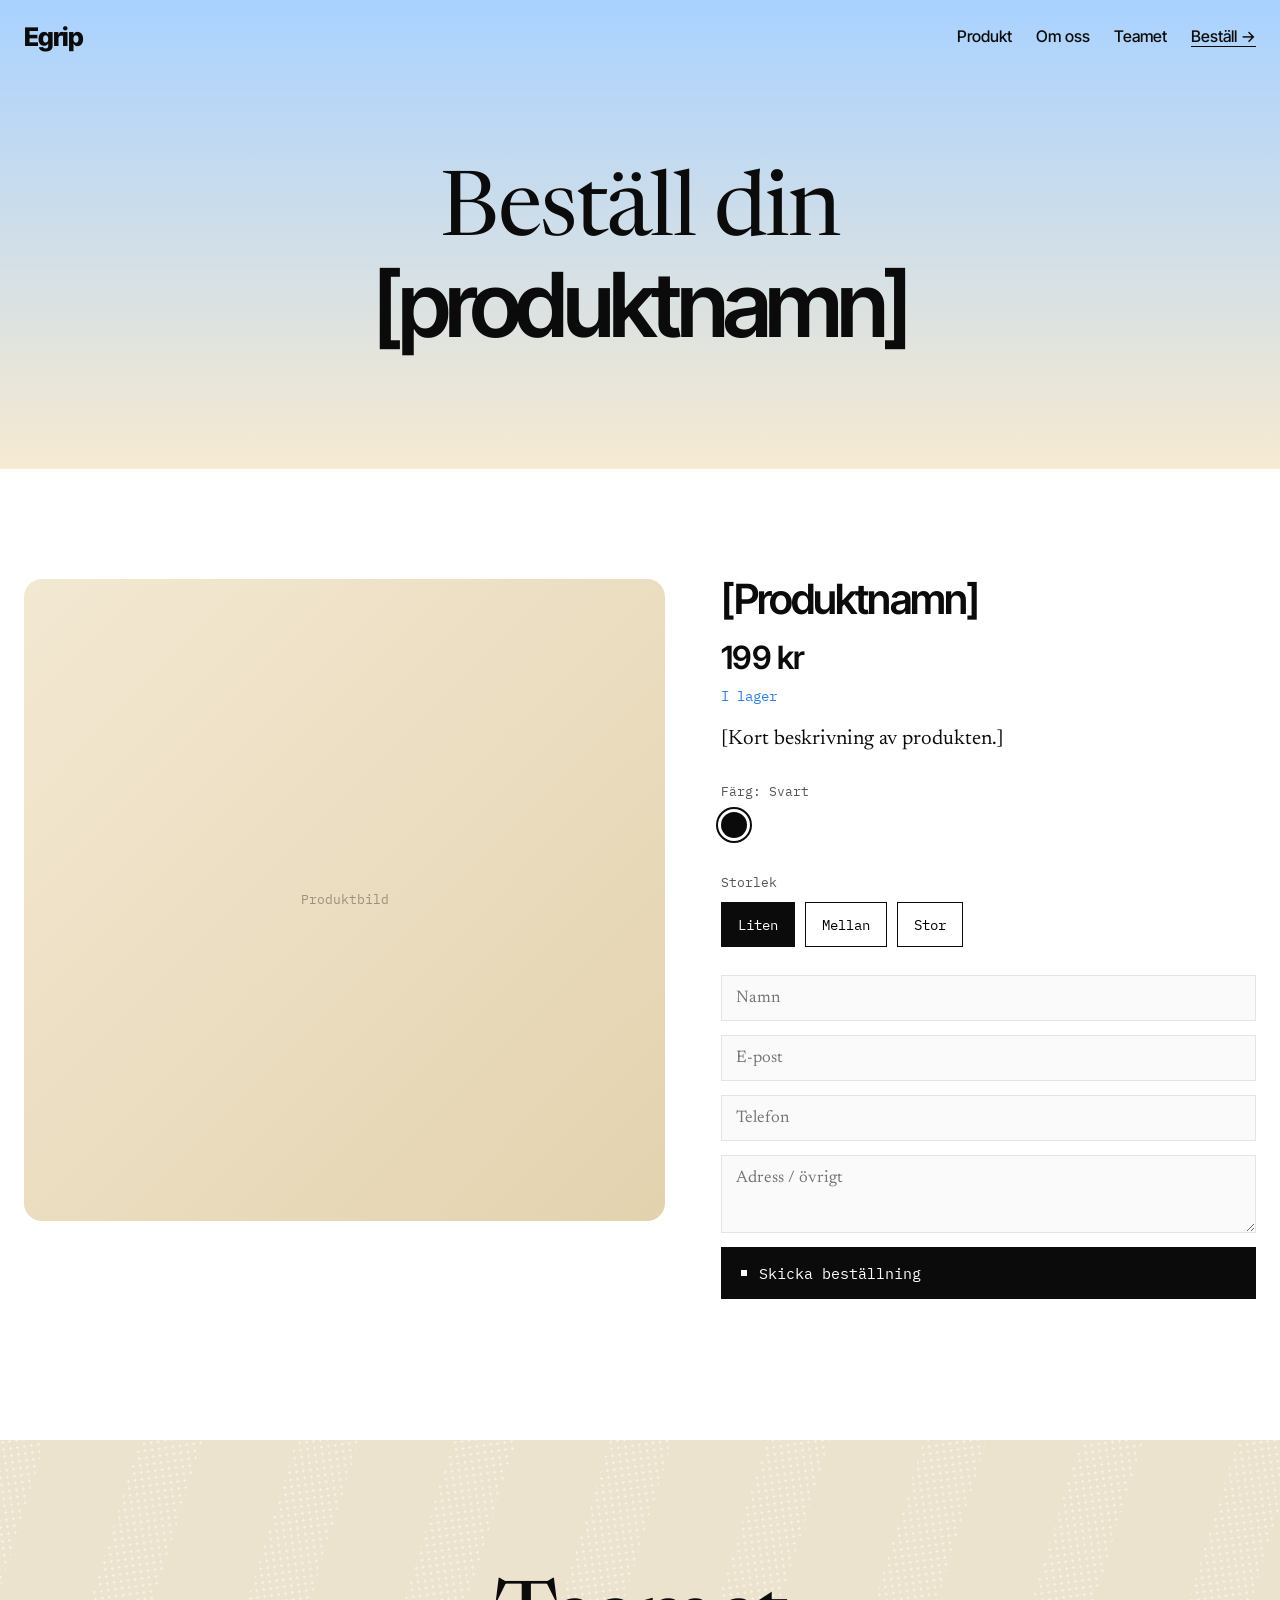
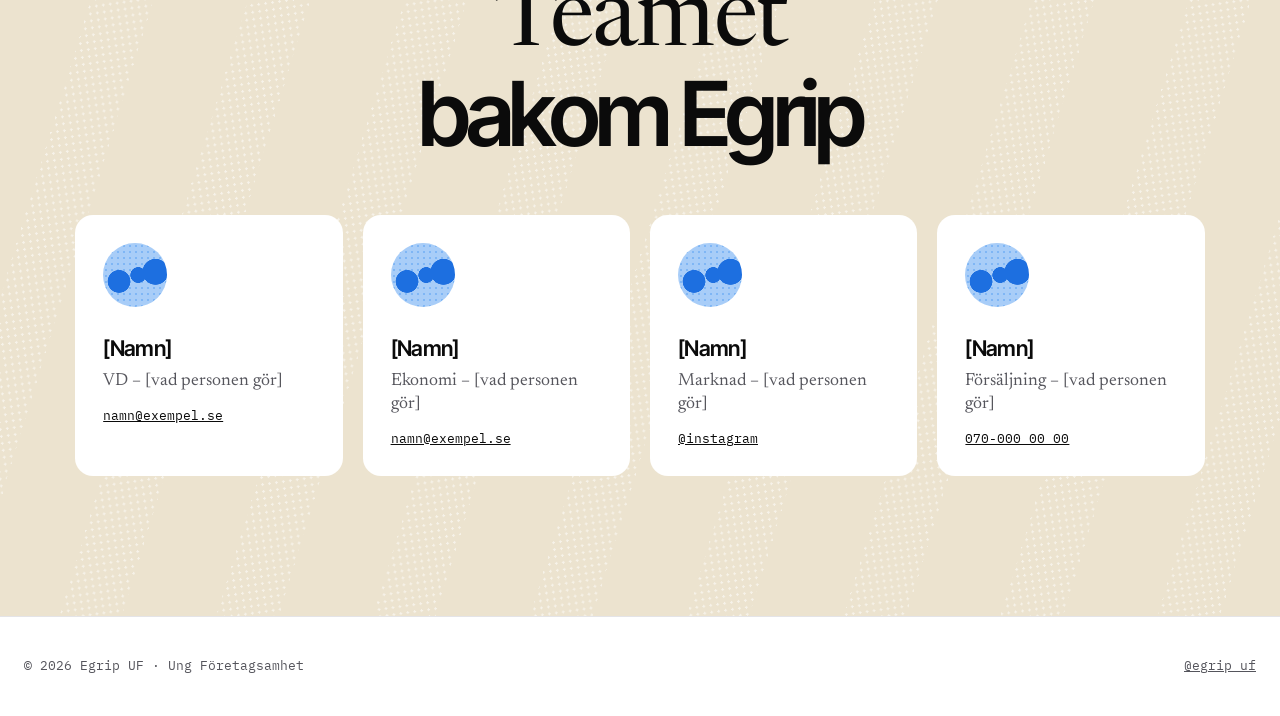
==== bestall.html @ 7cc29caa "Första skiss av Egrip UF-hemsidan (start + beställ) Co-Authored-By: Claude Opus 5.5 <noreply@anthrop" ====
<!DOCTYPE html>
<html lang="sv">
<head>
  <meta charset="UTF-8">
  <meta name="viewport" content="width=device-width, initial-scale=1.0">
  <title>Beställ – Egrip UF</title>
  <link rel="preconnect" href="https://fonts.googleapis.com">
  <link rel="preconnect" href="https://fonts.gstatic.com" crossorigin>
  <link href="https://fonts.googleapis.com/css2?family=IBM+Plex+Mono&family=Inter+Tight:wght@500;600;800&family=Newsreader:opsz,wght@6..72,400&display=swap" rel="stylesheet">
  <link rel="stylesheet" href="style.css">
</head>
<body>
  <header class="nav">
    <a href="index.html" class="logo">Egrip</a>
    <nav class="nav-links">
      <a href="index.html#produkt">Produkt</a>
      <a href="index.html#om-oss">Om oss</a>
      <a href="#team">Teamet</a>
      <a href="bestall.html" class="cta active">Beställ →</a>
    </nav>
  </header>

  <section class="page-hero">
    <h1 class="display">Beställ din<span class="sans">[produktnamn]</span></h1>
  </section>

  <section class="order">
    <div class="product-shot ph ph-sand">Produktbild</div>
    <div>
      <h2>[Produktnamn]</h2>
      <p class="price" id="price">199 kr</p>
      <p class="mono blue">I lager</p>
      <p class="desc">[Kort beskrivning av produkten.]</p>

      <p class="label">Färg: Svart</p>
      <span class="color-dot"></span>

      <p class="label">Storlek</p>
      <div class="sizes">
        <button type="button" class="on" data-price="199">Liten</button>
        <button type="button" data-price="249">Mellan</button>
        <button type="button" data-price="299">Stor</button>
      </div>

      <form class="order-form" id="order-form">
        <input name="namn" placeholder="Namn" required>
        <input name="epost" type="email" placeholder="E-post" required>
        <input name="telefon" type="tel" placeholder="Telefon">
        <textarea name="meddelande" rows="3" placeholder="Adress / övrigt"></textarea>
        <button type="submit" class="btn">Skicka beställning</button>
        <p class="status" role="status"></p>
      </form>
    </div>
  </section>

  <section class="halftone" id="team">
    <h2 class="display">Teamet<span class="sans">bakom Egrip</span></h2>
    <div class="team">
      <div class="card"><div class="avatar duotone"></div><h4>[Namn]</h4><p>VD – [vad personen gör]</p><a href="mailto:namn@exempel.se">namn@exempel.se</a></div>
      <div class="card"><div class="avatar duotone"></div><h4>[Namn]</h4><p>Ekonomi – [vad personen gör]</p><a href="mailto:namn@exempel.se">namn@exempel.se</a></div>
      <div class="card"><div class="avatar duotone"></div><h4>[Namn]</h4><p>Marknad – [vad personen gör]</p><a href="#">@instagram</a></div>
      <div class="card"><div class="avatar duotone"></div><h4>[Namn]</h4><p>Försäljning – [vad personen gör]</p><a href="tel:0700000000">070-000 00 00</a></div>
    </div>
  </section>

  <footer>
    <span>© <span class="year"></span> Egrip UF · Ung Företagsamhet</span>
    <span><a href="https://instagram.com/egrip_uf" target="_blank" rel="noopener">@egrip_uf</a></span>
  </footer>
  <script src="script.js"></script>
</body>
</html>
---- style.css ----
:root {
  --ink: #0b0b0b;
  --muted: #55555c;
  --line: #e4e4e7;
  --sky: #a9d2ff;
  --sand: #f6ead2;
  --beige: #ece3cf;
  --yellow: #fff345;
  --blue: #2f7fe0;
  --card: #ffffff;
  --serif: "Newsreader", Georgia, serif;
  --sans: "Inter Tight", "Inter", system-ui, sans-serif;
  --mono: "IBM Plex Mono", ui-monospace, monospace;
}
* { box-sizing: border-box; margin: 0; padding: 0; }
html { scroll-behavior: smooth; }
body { font-family: var(--serif); color: var(--ink); background: #fff; line-height: 1.45; -webkit-font-smoothing: antialiased; }
a { color: inherit; }
img { max-width: 100%; display: block; }

/* Nav */
.nav { position: fixed; inset: 0 0 auto 0; z-index: 20; display: flex; justify-content: space-between; align-items: center;
  padding: 18px 24px; transition: background .25s, backdrop-filter .25s; }
.nav.scrolled { background: rgba(255,255,255,.75); backdrop-filter: blur(14px); }
.logo { font-family: var(--sans); font-weight: 800; font-size: 1.6rem; letter-spacing: -.04em; text-decoration: none; }
.nav-links { display: flex; gap: 24px; font-family: var(--sans); font-weight: 500; }
.nav-links a { text-decoration: none; }
.nav-links a:hover, .nav-links a.active { text-decoration: underline; text-underline-offset: 4px; }

/* Typography */
.display { font-size: clamp(2.6rem, 7vw, 6rem); line-height: 1; font-weight: 400; letter-spacing: -.02em; }
.display .sans { display: block; font-family: var(--sans); font-weight: 600; letter-spacing: -.06em; }
.h2 { font-family: var(--sans); font-weight: 600; letter-spacing: -.045em; font-size: clamp(1.9rem, 3.6vw, 3rem); line-height: 1.05; text-align: center; }
.mono { font-family: var(--mono); font-size: .85rem; }

/* Buttons */
.btn { display: inline-flex; align-items: center; gap: 12px; background: var(--ink); color: #fff; font-family: var(--mono);
  font-size: .95rem; padding: 16px 20px; text-decoration: none; border: 0; cursor: pointer; transition: transform .15s; }
.btn::before { content: ""; width: 6px; height: 6px; background: currentColor; }
.btn:hover { transform: translateY(-2px); }
.btns { display: flex; gap: 18px; justify-content: center; flex-wrap: wrap; }

/* Hero */
.hero { background: linear-gradient(180deg, var(--sky) 0%, #c9e0f2 45%, var(--sand) 100%); padding: 150px 24px 0; text-align: center; position: relative; }
.hero::after { content: ""; position: absolute; left: 0; right: 0; bottom: 0; height: 280px; background: #fff; z-index: 0; }
.hero .lead { font-size: clamp(1.1rem, 1.8vw, 1.45rem); margin: 28px auto 40px; max-width: 760px; }
.frame { position: relative; z-index: 1; max-width: 1140px; margin: 64px auto 0; border: 2px solid var(--ink); border-radius: 26px;
  background: #f6f8fa; padding: 90px 24px 24px; text-align: left; }
.frame h3 { font-family: var(--sans); font-weight: 600; letter-spacing: -.04em; font-size: 1.8rem; }
.frame .sub { color: var(--muted); font-size: 1.7rem; margin-bottom: 18px; }
.tiles { display: grid; grid-template-columns: repeat(3, 1fr); gap: 14px; }
.tile { background: var(--card); border-radius: 6px; padding: 12px; min-height: 150px; display: flex; gap: 12px; }
.tile .col { display: flex; flex-direction: column; justify-content: space-between; flex: 1; }
.tile .big { font-family: var(--sans); font-weight: 600; font-size: 2.3rem; letter-spacing: -.04em; line-height: 1; }
.tile .big small { font-family: var(--mono); font-size: .75rem; color: var(--muted); font-weight: 400; letter-spacing: 0; }
.swatch { width: 55%; background: var(--yellow); border-radius: 2px; }
.pill { align-self: flex-start; background: var(--yellow); font-family: var(--mono); font-size: .75rem; padding: 2px 10px; border-radius: 999px; }
.tile .photo { width: 40%; border-radius: 4px; }
.tile .note { font-family: var(--sans); font-weight: 600; font-size: 1.2rem; letter-spacing: -.03em; line-height: 1.15; }
.blue { color: var(--blue); }
.wide { background: var(--card); border-radius: 6px; margin-top: 14px; padding: 18px; }
.product-row { display: grid; grid-template-columns: 1.3fr 1fr; gap: 24px; align-items: center; }
.product-shot { aspect-ratio: 16/10; border-radius: 4px; }

/* Placeholder "photos" */
.ph-sky { background: radial-gradient(ellipse at 40% 30%, #fff 0, transparent 40%), linear-gradient(160deg, #6fb3ec, #d9ecf7 70%, #f1f5f7); }
.ph-green { background: radial-gradient(circle at 30% 40%, #8bb24a 0, transparent 35%), radial-gradient(circle at 70% 70%, #4f7a2a 0, transparent 40%), #2e3b27; }
.ph-sand { background: linear-gradient(135deg, #f3e8d2, #e3d2ae); }
.ph { position: relative; display: grid; place-items: center; color: rgba(0,0,0,.35); font-family: var(--mono); font-size: .8rem; }

/* Features */
.section { padding: 130px 24px; }
.features { display: grid; grid-template-columns: 1fr 1fr; gap: 48px; max-width: 1790px; margin: 50px auto 0; padding: 0 4vw; }
.feature-img { min-height: 560px; display: grid; place-items: center; }
.feature-img .tile { width: 66%; min-height: 190px; box-shadow: 0 10px 40px rgba(0,0,0,.08); }
.list { border-top: 1px solid var(--line); }
.list li { list-style: none; border-bottom: 1px solid var(--line); padding: 34px 0 32px; display: grid; grid-template-columns: 1fr auto; row-gap: 14px; }
.list h4 { font-family: var(--sans); font-weight: 600; font-size: 1.35rem; letter-spacing: -.03em; }
.list p { grid-column: 1 / -1; font-size: 1.35rem; }
.list .mono { color: var(--muted); }
.list + .btn { margin-top: 28px; }

/* Halftone section */
.halftone { position: relative; background: var(--beige); padding: 140px 24px; overflow: hidden; }
.halftone::before { content: ""; position: absolute; inset: -20%; opacity: .55;
  background-image: radial-gradient(#fff 1.1px, transparent 1.3px); background-size: 7px 7px;
  -webkit-mask: repeating-linear-gradient(115deg, #000 0 60px, transparent 60px 150px), radial-gradient(#000, transparent 70%);
          mask: repeating-linear-gradient(115deg, #000 0 60px, transparent 60px 150px); transform: rotate(-8deg); }
.halftone > * { position: relative; }
.halftone .display { text-align: center; }
.cards { display: grid; grid-template-columns: repeat(3, 1fr); gap: 20px; max-width: 1790px; margin: 64px auto 0; padding: 0 4vw; }
.card { background: var(--card); border-radius: 18px; padding: 48px; min-height: 290px; }
.card svg { width: 50px; height: 50px; margin-bottom: 38px; }
.card h4 { font-family: var(--sans); font-weight: 600; font-size: 1.35rem; letter-spacing: -.03em; margin-bottom: 6px; }
.card p { font-size: 1.35rem; line-height: 1.3; }

/* Story / team */
.story { max-width: 1170px; margin: 0 auto; background: #f6f7f9; border-radius: 16px; padding: 22px; display: grid; grid-template-columns: 1.1fr 1fr; gap: 48px; align-items: center; }
.duotone { aspect-ratio: 4/3; border-radius: 4px; background:
  radial-gradient(circle at 25% 60%, #1d6fe0 0 18%, transparent 19%),
  radial-gradient(circle at 55% 50%, #1d6fe0 0 16%, transparent 17%),
  radial-gradient(circle at 82% 45%, #1d6fe0 0 20%, transparent 21%),
  radial-gradient(#7fb6f5 1px, transparent 1.4px) 0 0 / 6px 6px, #a8cdf8; }
.story h4 { font-family: var(--sans); font-weight: 600; font-size: 1.5rem; letter-spacing: -.03em; margin-bottom: 14px; }
.story p { font-size: 1.4rem; line-height: 1.35; margin-bottom: 24px; }

/* Page 2 */
.page-hero { background: linear-gradient(180deg, var(--sky), var(--sand)); padding: 170px 24px 120px; text-align: center; }
.order { display: grid; grid-template-columns: 1.2fr 1fr; gap: 56px; max-width: 1280px; margin: 0 auto; padding: 110px 24px; align-items: start; }
.order .product-shot { aspect-ratio: 1; border-radius: 18px; }
.order h2 { font-family: var(--sans); font-weight: 600; letter-spacing: -.045em; font-size: 2.6rem; line-height: 1; }
.price { font-family: var(--sans); font-weight: 600; font-size: 2rem; letter-spacing: -.03em; margin: 14px 0 6px; }
.order .desc { font-size: 1.3rem; margin: 18px 0 28px; }
.label { font-family: var(--mono); font-size: .8rem; color: var(--muted); margin-bottom: 10px; }
.sizes { display: flex; gap: 10px; flex-wrap: wrap; margin-bottom: 28px; }
.sizes button { font-family: var(--mono); font-size: .9rem; padding: 12px 16px; border: 1px solid var(--ink); background: #fff; cursor: pointer; }
.sizes button.on { background: var(--ink); color: #fff; }
.color-dot { display: inline-block; width: 26px; height: 26px; border-radius: 50%; background: var(--ink); outline: 2px solid var(--ink); outline-offset: 3px; margin-bottom: 28px; }
form.order-form { display: grid; gap: 14px; }
form.order-form input, form.order-form textarea { width: 100%; font: 1.05rem var(--serif); padding: 14px; border: 1px solid var(--line); background: #fafafa; }
form.order-form input:focus, form.order-form textarea:focus { outline: 2px solid var(--ink); }
.status { font-family: var(--mono); font-size: .85rem; color: var(--blue); min-height: 1.2em; }
.team { display: grid; grid-template-columns: repeat(4, 1fr); gap: 20px; max-width: 1790px; margin: 56px auto 0; padding: 0 4vw; }
.team .card { padding: 28px; min-height: 0; }
.avatar { width: 64px; height: 64px; border-radius: 50%; margin-bottom: 26px; }
.team .card p { font-size: 1.1rem; color: var(--muted); }
.team .card a { font-family: var(--mono); font-size: .8rem; display: block; margin-top: 14px; }

footer { display: flex; justify-content: space-between; flex-wrap: wrap; gap: 16px; padding: 40px 24px; border-top: 1px solid var(--line); font-family: var(--mono); font-size: .8rem; color: var(--muted); }

@media (max-width: 900px) {
  .nav-links { gap: 14px; font-size: .9rem; }
  .tiles, .features, .cards, .story, .order, .product-row { grid-template-columns: 1fr; }
  .team { grid-template-columns: 1fr 1fr; }
  .frame { padding-top: 48px; border-radius: 18px; }
  .feature-img { min-height: 360px; }
  .card { padding: 32px; min-height: 0; }
  .section, .halftone { padding: 90px 16px; }
  .features, .cards, .team { padding: 0; }
}
@media (max-width: 520px) {
  .nav { padding: 14px 16px; }
  .logo { font-size: 1.3rem; }
  .nav-links a:not(.cta) { display: none; }
  .team { grid-template-columns: 1fr; }
}
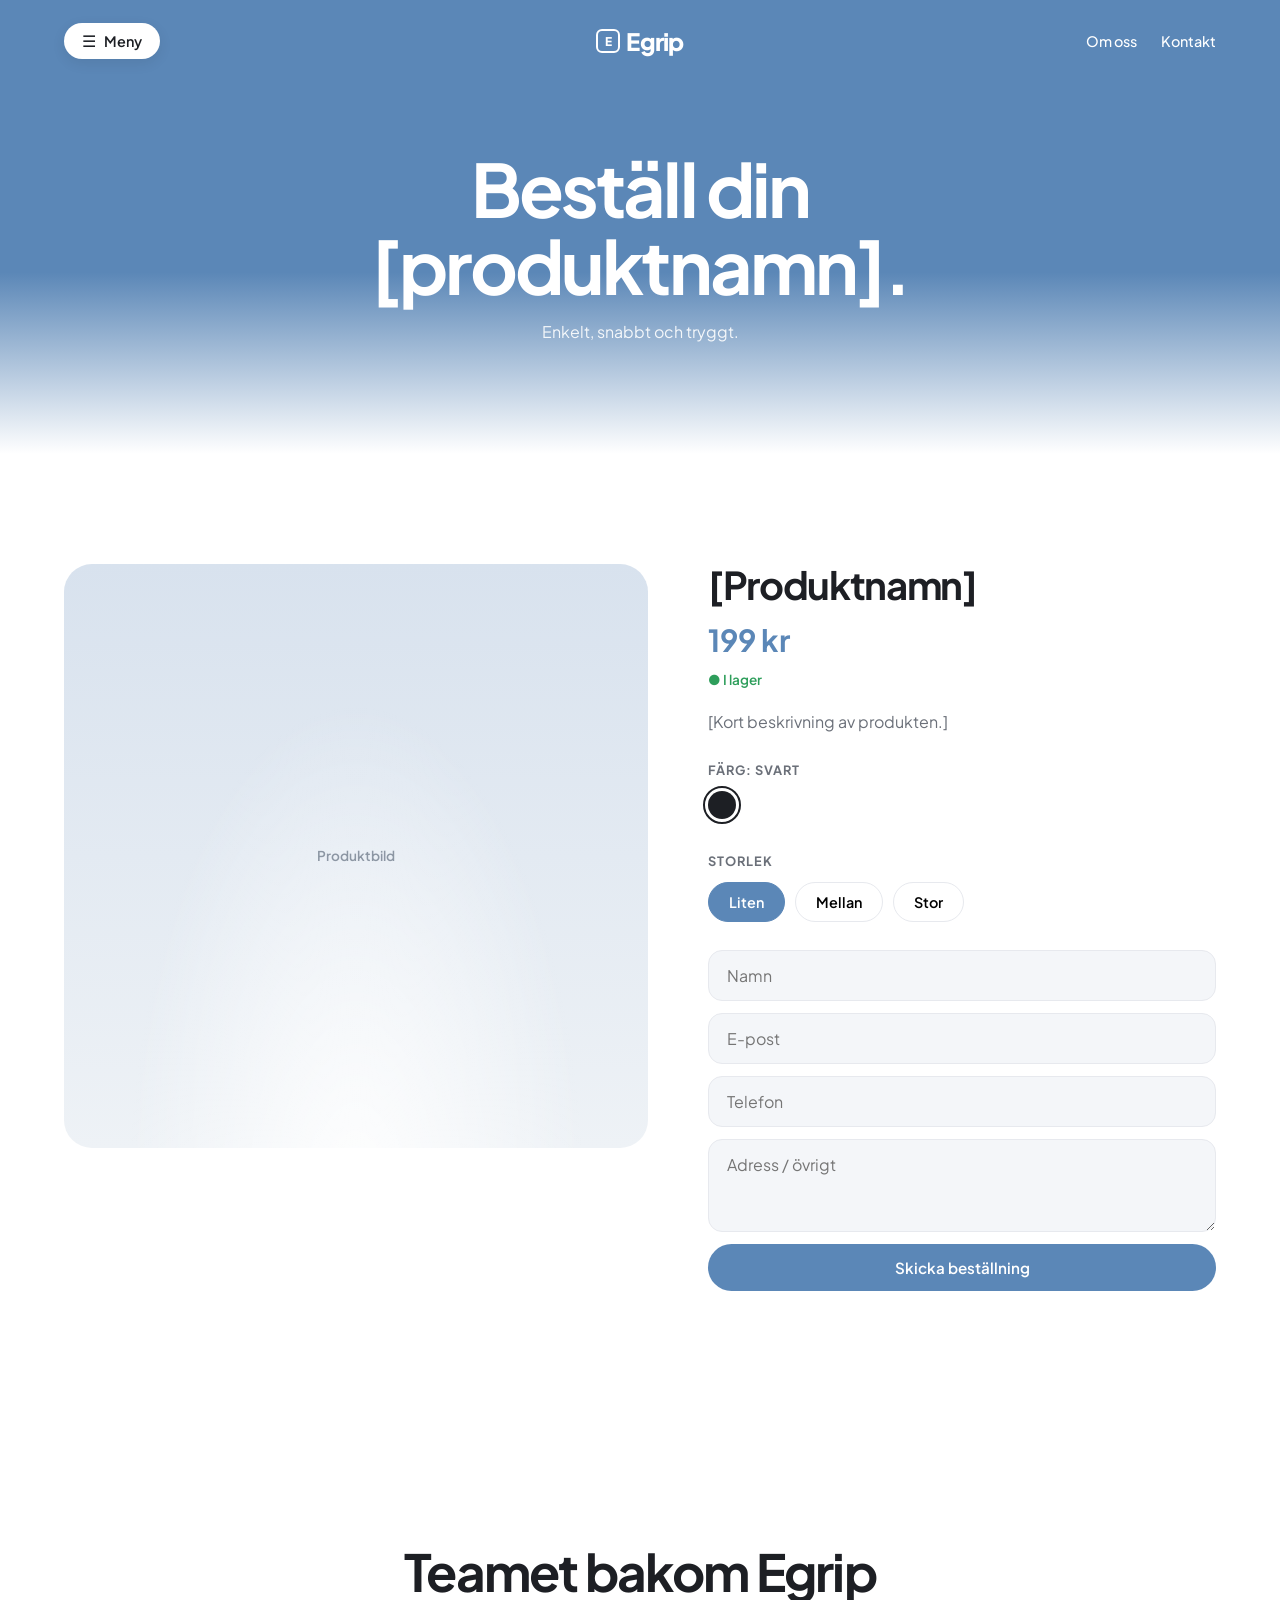
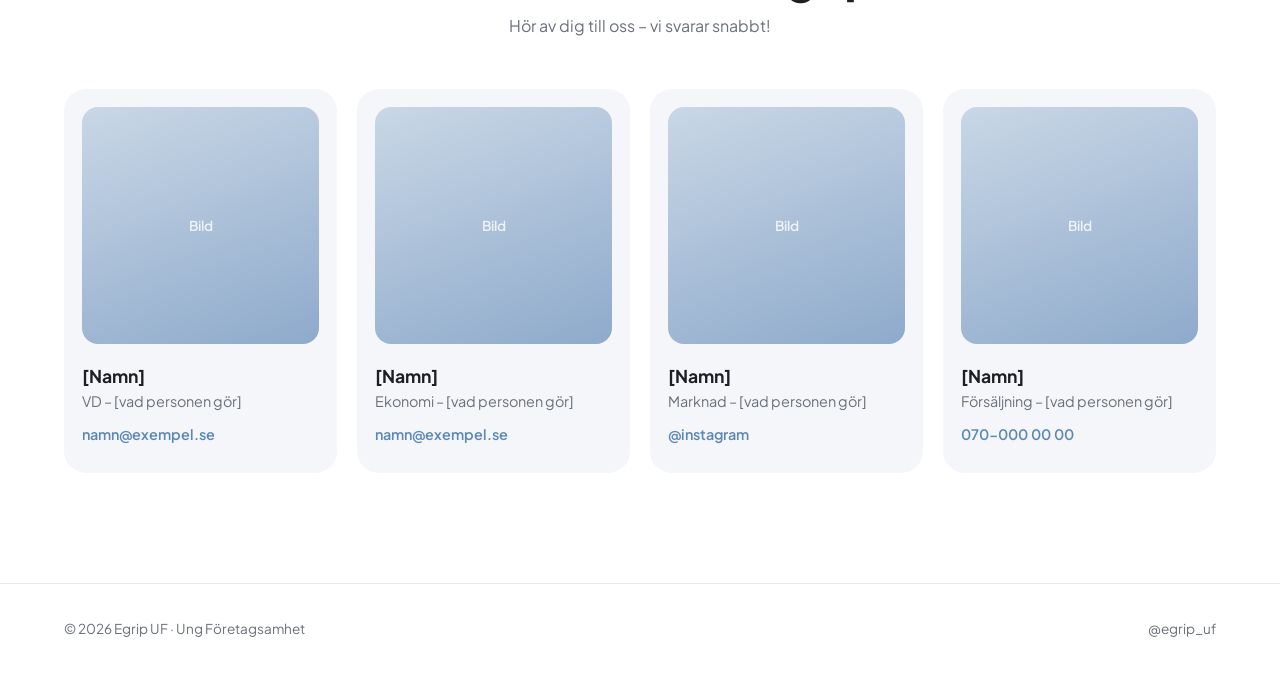
==== commit 7c7938d9: "Ny design: blå hero, stor produktbild, statistik och galleri Co-Authored-By: Claude Opus 5.5 <norepl" ====
--- a/bestall.html
+++ b/bestall.html
@@ -3,33 +3,37 @@
 <head>
   <meta charset="UTF-8">
   <meta name="viewport" content="width=device-width, initial-scale=1.0">
-  <title>Beställ – Egrip UF</title>
   <link rel="preconnect" href="https://fonts.googleapis.com">
   <link rel="preconnect" href="https://fonts.gstatic.com" crossorigin>
-  <link href="https://fonts.googleapis.com/css2?family=IBM+Plex+Mono&family=Inter+Tight:wght@500;600;800&family=Newsreader:opsz,wght@6..72,400&display=swap" rel="stylesheet">
+  <link href="https://fonts.googleapis.com/css2?family=Plus+Jakarta+Sans:wght@400;500;600;700;800&display=swap" rel="stylesheet">
   <link rel="stylesheet" href="style.css">
+  <title>Beställ – Egrip UF</title>
 </head>
 <body>
-  <header class="nav">
-    <a href="index.html" class="logo">Egrip</a>
-    <nav class="nav-links">
-      <a href="index.html#produkt">Produkt</a>
-      <a href="index.html#om-oss">Om oss</a>
-      <a href="#team">Teamet</a>
-      <a href="bestall.html" class="cta active">Beställ →</a>
-    </nav>
+  <header class="top">
+    <button class="menu-btn" aria-label="Öppna meny"><span>☰</span> Meny</button>
+    <a href="index.html" class="logo"><i>E</i>Egrip</a>
+    <nav class="top-links"><a href="index.html#om-oss">Om oss</a><a href="bestall.html#team">Kontakt</a></nav>
   </header>
+  <div class="overlay" id="overlay">
+    <button class="menu-btn close" aria-label="Stäng meny"><span>✕</span> Stäng</button>
+    <a href="index.html">Hem</a>
+    <a href="index.html#om-oss">Om oss</a>
+    <a href="bestall.html">Beställ</a>
+    <a href="bestall.html#team">Teamet</a>
+  </div>
 
   <section class="page-hero">
-    <h1 class="display">Beställ din<span class="sans">[produktnamn]</span></h1>
+    <h1>Beställ din<br>[produktnamn].</h1>
+    <p>Enkelt, snabbt och tryggt.</p>
   </section>
 
-  <section class="order">
-    <div class="product-shot ph ph-sand">Produktbild</div>
+  <section class="section order">
+    <div class="ph ph-product">Produktbild</div>
     <div>
       <h2>[Produktnamn]</h2>
       <p class="price" id="price">199 kr</p>
-      <p class="mono blue">I lager</p>
+      <p class="stock">● I lager</p>
       <p class="desc">[Kort beskrivning av produkten.]</p>
 
       <p class="label">Färg: Svart</p>
@@ -47,25 +51,28 @@
         <input name="epost" type="email" placeholder="E-post" required>
         <input name="telefon" type="tel" placeholder="Telefon">
         <textarea name="meddelande" rows="3" placeholder="Adress / övrigt"></textarea>
-        <button type="submit" class="btn">Skicka beställning</button>
+        <button type="submit" class="btn btn-blue">Skicka beställning</button>
         <p class="status" role="status"></p>
       </form>
     </div>
   </section>
 
-  <section class="halftone" id="team">
-    <h2 class="display">Teamet<span class="sans">bakom Egrip</span></h2>
+  <section class="section" id="team">
+    <div class="center">
+      <h2 class="h2">Teamet bakom Egrip</h2>
+      <p class="sub">Hör av dig till oss – vi svarar snabbt!</p>
+    </div>
     <div class="team">
-      <div class="card"><div class="avatar duotone"></div><h4>[Namn]</h4><p>VD – [vad personen gör]</p><a href="mailto:namn@exempel.se">namn@exempel.se</a></div>
-      <div class="card"><div class="avatar duotone"></div><h4>[Namn]</h4><p>Ekonomi – [vad personen gör]</p><a href="mailto:namn@exempel.se">namn@exempel.se</a></div>
-      <div class="card"><div class="avatar duotone"></div><h4>[Namn]</h4><p>Marknad – [vad personen gör]</p><a href="#">@instagram</a></div>
-      <div class="card"><div class="avatar duotone"></div><h4>[Namn]</h4><p>Försäljning – [vad personen gör]</p><a href="tel:0700000000">070-000 00 00</a></div>
+      <div class="member"><div class="ph">Bild</div><h3>[Namn]</h3><p>VD – [vad personen gör]</p><a href="mailto:namn@exempel.se">namn@exempel.se</a></div>
+      <div class="member"><div class="ph">Bild</div><h3>[Namn]</h3><p>Ekonomi – [vad personen gör]</p><a href="mailto:namn@exempel.se">namn@exempel.se</a></div>
+      <div class="member"><div class="ph">Bild</div><h3>[Namn]</h3><p>Marknad – [vad personen gör]</p><a href="#">@instagram</a></div>
+      <div class="member"><div class="ph">Bild</div><h3>[Namn]</h3><p>Försäljning – [vad personen gör]</p><a href="tel:0700000000">070-000 00 00</a></div>
     </div>
   </section>
 
   <footer>
     <span>© <span class="year"></span> Egrip UF · Ung Företagsamhet</span>
-    <span><a href="https://instagram.com/egrip_uf" target="_blank" rel="noopener">@egrip_uf</a></span>
+    <a href="https://instagram.com/egrip_uf" target="_blank" rel="noopener">@egrip_uf</a>
   </footer>
   <script src="script.js"></script>
 </body>
--- a/style.css
+++ b/style.css
@@ -1,146 +1,128 @@
 :root {
-  --ink: #0b0b0b;
-  --muted: #55555c;
-  --line: #e4e4e7;
-  --sky: #a9d2ff;
-  --sand: #f6ead2;
-  --beige: #ece3cf;
-  --yellow: #fff345;
-  --blue: #2f7fe0;
-  --card: #ffffff;
-  --serif: "Newsreader", Georgia, serif;
-  --sans: "Inter Tight", "Inter", system-ui, sans-serif;
-  --mono: "IBM Plex Mono", ui-monospace, monospace;
+  --blue: #5b87b7;
+  --blue-dark: #46709f;
+  --ink: #1d1f24;
+  --muted: #6b7079;
+  --line: #e7e9ee;
+  --bg: #ffffff;
+  --soft: #f4f6f9;
+  --radius: 22px;
+  --font: "Plus Jakarta Sans", system-ui, sans-serif;
 }
 * { box-sizing: border-box; margin: 0; padding: 0; }
 html { scroll-behavior: smooth; }
-body { font-family: var(--serif); color: var(--ink); background: #fff; line-height: 1.45; -webkit-font-smoothing: antialiased; }
-a { color: inherit; }
-img { max-width: 100%; display: block; }
+body { font-family: var(--font); color: var(--ink); background: var(--bg); line-height: 1.6; -webkit-font-smoothing: antialiased; }
+a { color: inherit; text-decoration: none; }
 
-/* Nav */
-.nav { position: fixed; inset: 0 0 auto 0; z-index: 20; display: flex; justify-content: space-between; align-items: center;
-  padding: 18px 24px; transition: background .25s, backdrop-filter .25s; }
-.nav.scrolled { background: rgba(255,255,255,.75); backdrop-filter: blur(14px); }
-.logo { font-family: var(--sans); font-weight: 800; font-size: 1.6rem; letter-spacing: -.04em; text-decoration: none; }
-.nav-links { display: flex; gap: 24px; font-family: var(--sans); font-weight: 500; }
-.nav-links a { text-decoration: none; }
-.nav-links a:hover, .nav-links a.active { text-decoration: underline; text-underline-offset: 4px; }
+/* Topbar */
+.top { position: absolute; inset: 0 0 auto 0; z-index: 20; display: grid; grid-template-columns: 1fr auto 1fr; align-items: center; padding: 22px 5vw; color: #fff; }
+.menu-btn { justify-self: start; display: inline-flex; align-items: center; gap: 8px; background: #fff; color: var(--ink); border: 0; border-radius: 999px;
+  padding: 9px 18px; font: 600 .9rem var(--font); cursor: pointer; box-shadow: 0 4px 14px rgba(0,0,0,.08); }
+.menu-btn span { font-size: 1rem; line-height: 1; }
+.logo { font-weight: 800; font-size: 1.5rem; letter-spacing: -.03em; display: inline-flex; align-items: center; gap: 6px; }
+.logo i { font-style: normal; display: inline-grid; place-items: center; width: 24px; height: 24px; border: 2px solid currentColor; border-radius: 6px; font-size: .75rem; }
+.top-links { justify-self: end; display: flex; gap: 24px; font-size: .9rem; font-weight: 500; }
+.top-links a:hover { opacity: .75; }
 
-/* Typography */
-.display { font-size: clamp(2.6rem, 7vw, 6rem); line-height: 1; font-weight: 400; letter-spacing: -.02em; }
-.display .sans { display: block; font-family: var(--sans); font-weight: 600; letter-spacing: -.06em; }
-.h2 { font-family: var(--sans); font-weight: 600; letter-spacing: -.045em; font-size: clamp(1.9rem, 3.6vw, 3rem); line-height: 1.05; text-align: center; }
-.mono { font-family: var(--mono); font-size: .85rem; }
+/* Overlay menu */
+.overlay { position: fixed; inset: 0; z-index: 50; background: var(--blue); color: #fff; display: flex; flex-direction: column; justify-content: center; align-items: center; gap: 22px;
+  opacity: 0; pointer-events: none; transition: opacity .25s; }
+.overlay.open { opacity: 1; pointer-events: auto; }
+.overlay a { font-size: clamp(2rem, 6vw, 3.5rem); font-weight: 700; letter-spacing: -.03em; }
+.overlay a:hover { opacity: .7; }
+.overlay .close { position: absolute; top: 22px; left: 5vw; }
+
+/* Hero */
+.hero { position: relative; background: linear-gradient(180deg, var(--blue) 0%, var(--blue) 55%, #a9c0da 75%, #fff 100%);
+  color: #fff; text-align: center; padding: 150px 5vw 0; overflow: hidden; }
+.hero h1 { font-size: clamp(2.6rem, 7vw, 5.6rem); line-height: 1.05; font-weight: 700; letter-spacing: -.04em; }
+.hero p { margin: 18px auto 36px; max-width: 520px; opacity: .9; }
+.hero-img { max-width: 1050px; margin: 0 auto; aspect-ratio: 16/8; border-radius: 28px 28px 0 0; position: relative; }
+
+/* Placeholder images */
+.ph { display: grid; place-items: center; color: rgba(0,0,0,.35); font-size: .85rem; font-weight: 600; }
+.ph-product { background: radial-gradient(ellipse at 50% 110%, rgba(255,255,255,.95) 0, transparent 55%), linear-gradient(180deg, #d8e2ee, #eef2f6); color: #8c96a3; }
+.ph-wood { background: linear-gradient(140deg, #c79a6b, #8a6142); color: rgba(255,255,255,.7); }
+.ph-room { background: linear-gradient(160deg, #ece7df, #cfc5b6); }
+.ph-sofa { background: linear-gradient(160deg, #f1ede6 40%, #b65a32 40% 70%, #e9e3da 70%); color: rgba(0,0,0,.4); }
+.ph-light { background: linear-gradient(200deg, #fafafa, #dcdcdc); }
 
 /* Buttons */
-.btn { display: inline-flex; align-items: center; gap: 12px; background: var(--ink); color: #fff; font-family: var(--mono);
-  font-size: .95rem; padding: 16px 20px; text-decoration: none; border: 0; cursor: pointer; transition: transform .15s; }
-.btn::before { content: ""; width: 6px; height: 6px; background: currentColor; }
+.btn { display: inline-flex; align-items: center; gap: 10px; background: var(--ink); color: #fff; border: 0; border-radius: 999px; padding: 14px 26px;
+  font: 600 .95rem var(--font); cursor: pointer; transition: transform .15s, background .15s; }
 .btn:hover { transform: translateY(-2px); }
-.btns { display: flex; gap: 18px; justify-content: center; flex-wrap: wrap; }
+.btn-white { background: #fff; color: var(--ink); }
+.btn-blue { background: var(--blue); }
+.btn-blue:hover { background: var(--blue-dark); }
 
-/* Hero */
-.hero { background: linear-gradient(180deg, var(--sky) 0%, #c9e0f2 45%, var(--sand) 100%); padding: 150px 24px 0; text-align: center; position: relative; }
-.hero::after { content: ""; position: absolute; left: 0; right: 0; bottom: 0; height: 280px; background: #fff; z-index: 0; }
-.hero .lead { font-size: clamp(1.1rem, 1.8vw, 1.45rem); margin: 28px auto 40px; max-width: 760px; }
-.frame { position: relative; z-index: 1; max-width: 1140px; margin: 64px auto 0; border: 2px solid var(--ink); border-radius: 26px;
-  background: #f6f8fa; padding: 90px 24px 24px; text-align: left; }
-.frame h3 { font-family: var(--sans); font-weight: 600; letter-spacing: -.04em; font-size: 1.8rem; }
-.frame .sub { color: var(--muted); font-size: 1.7rem; margin-bottom: 18px; }
-.tiles { display: grid; grid-template-columns: repeat(3, 1fr); gap: 14px; }
-.tile { background: var(--card); border-radius: 6px; padding: 12px; min-height: 150px; display: flex; gap: 12px; }
-.tile .col { display: flex; flex-direction: column; justify-content: space-between; flex: 1; }
-.tile .big { font-family: var(--sans); font-weight: 600; font-size: 2.3rem; letter-spacing: -.04em; line-height: 1; }
-.tile .big small { font-family: var(--mono); font-size: .75rem; color: var(--muted); font-weight: 400; letter-spacing: 0; }
-.swatch { width: 55%; background: var(--yellow); border-radius: 2px; }
-.pill { align-self: flex-start; background: var(--yellow); font-family: var(--mono); font-size: .75rem; padding: 2px 10px; border-radius: 999px; }
-.tile .photo { width: 40%; border-radius: 4px; }
-.tile .note { font-family: var(--sans); font-weight: 600; font-size: 1.2rem; letter-spacing: -.03em; line-height: 1.15; }
-.blue { color: var(--blue); }
-.wide { background: var(--card); border-radius: 6px; margin-top: 14px; padding: 18px; }
-.product-row { display: grid; grid-template-columns: 1.3fr 1fr; gap: 24px; align-items: center; }
-.product-shot { aspect-ratio: 16/10; border-radius: 4px; }
+/* Intro + stats */
+.section { padding: 110px 5vw; max-width: 1280px; margin: 0 auto; }
+.intro { display: grid; grid-template-columns: 1fr 1fr; gap: 64px; align-items: end; }
+.intro h2, .h2 { font-size: clamp(2rem, 4vw, 3.2rem); line-height: 1.1; font-weight: 700; letter-spacing: -.035em; }
+.intro p { color: var(--muted); font-size: 1.05rem; }
+.stats { display: flex; gap: 56px; margin-top: 40px; }
+.stats b { display: block; font-size: 2rem; font-weight: 700; letter-spacing: -.03em; }
+.stats span { color: var(--muted); font-size: .85rem; }
 
-/* Placeholder "photos" */
-.ph-sky { background: radial-gradient(ellipse at 40% 30%, #fff 0, transparent 40%), linear-gradient(160deg, #6fb3ec, #d9ecf7 70%, #f1f5f7); }
-.ph-green { background: radial-gradient(circle at 30% 40%, #8bb24a 0, transparent 35%), radial-gradient(circle at 70% 70%, #4f7a2a 0, transparent 40%), #2e3b27; }
-.ph-sand { background: linear-gradient(135deg, #f3e8d2, #e3d2ae); }
-.ph { position: relative; display: grid; place-items: center; color: rgba(0,0,0,.35); font-family: var(--mono); font-size: .8rem; }
+/* Gallery */
+.gallery { display: grid; grid-template-columns: 1.4fr 1fr 1fr; grid-template-rows: 260px 260px; gap: 18px; }
+.gallery > div { border-radius: var(--radius); }
+.gallery > div:first-child { grid-row: span 2; }
 
 /* Features */
-.section { padding: 130px 24px; }
-.features { display: grid; grid-template-columns: 1fr 1fr; gap: 48px; max-width: 1790px; margin: 50px auto 0; padding: 0 4vw; }
-.feature-img { min-height: 560px; display: grid; place-items: center; }
-.feature-img .tile { width: 66%; min-height: 190px; box-shadow: 0 10px 40px rgba(0,0,0,.08); }
-.list { border-top: 1px solid var(--line); }
-.list li { list-style: none; border-bottom: 1px solid var(--line); padding: 34px 0 32px; display: grid; grid-template-columns: 1fr auto; row-gap: 14px; }
-.list h4 { font-family: var(--sans); font-weight: 600; font-size: 1.35rem; letter-spacing: -.03em; }
-.list p { grid-column: 1 / -1; font-size: 1.35rem; }
-.list .mono { color: var(--muted); }
-.list + .btn { margin-top: 28px; }
+.center { text-align: center; }
+.sub { color: var(--muted); max-width: 560px; margin: 14px auto 0; }
+.features { display: grid; grid-template-columns: repeat(3, 1fr); gap: 20px; margin-top: 56px; }
+.feature { background: var(--soft); border-radius: var(--radius); padding: 34px; }
+.feature .num { display: inline-grid; place-items: center; width: 44px; height: 44px; border-radius: 50%; background: var(--blue); color: #fff; font-weight: 700; margin-bottom: 22px; }
+.feature h3 { font-size: 1.2rem; letter-spacing: -.02em; margin-bottom: 6px; }
+.feature p { color: var(--muted); }
 
-/* Halftone section */
-.halftone { position: relative; background: var(--beige); padding: 140px 24px; overflow: hidden; }
-.halftone::before { content: ""; position: absolute; inset: -20%; opacity: .55;
-  background-image: radial-gradient(#fff 1.1px, transparent 1.3px); background-size: 7px 7px;
-  -webkit-mask: repeating-linear-gradient(115deg, #000 0 60px, transparent 60px 150px), radial-gradient(#000, transparent 70%);
-          mask: repeating-linear-gradient(115deg, #000 0 60px, transparent 60px 150px); transform: rotate(-8deg); }
-.halftone > * { position: relative; }
-.halftone .display { text-align: center; }
-.cards { display: grid; grid-template-columns: repeat(3, 1fr); gap: 20px; max-width: 1790px; margin: 64px auto 0; padding: 0 4vw; }
-.card { background: var(--card); border-radius: 18px; padding: 48px; min-height: 290px; }
-.card svg { width: 50px; height: 50px; margin-bottom: 38px; }
-.card h4 { font-family: var(--sans); font-weight: 600; font-size: 1.35rem; letter-spacing: -.03em; margin-bottom: 6px; }
-.card p { font-size: 1.35rem; line-height: 1.3; }
-
-/* Story / team */
-.story { max-width: 1170px; margin: 0 auto; background: #f6f7f9; border-radius: 16px; padding: 22px; display: grid; grid-template-columns: 1.1fr 1fr; gap: 48px; align-items: center; }
-.duotone { aspect-ratio: 4/3; border-radius: 4px; background:
-  radial-gradient(circle at 25% 60%, #1d6fe0 0 18%, transparent 19%),
-  radial-gradient(circle at 55% 50%, #1d6fe0 0 16%, transparent 17%),
-  radial-gradient(circle at 82% 45%, #1d6fe0 0 20%, transparent 21%),
-  radial-gradient(#7fb6f5 1px, transparent 1.4px) 0 0 / 6px 6px, #a8cdf8; }
-.story h4 { font-family: var(--sans); font-weight: 600; font-size: 1.5rem; letter-spacing: -.03em; margin-bottom: 14px; }
-.story p { font-size: 1.4rem; line-height: 1.35; margin-bottom: 24px; }
+/* CTA */
+.cta { margin: 0 5vw 90px; background: var(--blue); color: #fff; border-radius: 32px; padding: 80px 5vw; text-align: center; }
+.cta h2 { font-size: clamp(2rem, 4.5vw, 3.4rem); line-height: 1.1; letter-spacing: -.035em; margin-bottom: 28px; }
 
 /* Page 2 */
-.page-hero { background: linear-gradient(180deg, var(--sky), var(--sand)); padding: 170px 24px 120px; text-align: center; }
-.order { display: grid; grid-template-columns: 1.2fr 1fr; gap: 56px; max-width: 1280px; margin: 0 auto; padding: 110px 24px; align-items: start; }
-.order .product-shot { aspect-ratio: 1; border-radius: 18px; }
-.order h2 { font-family: var(--sans); font-weight: 600; letter-spacing: -.045em; font-size: 2.6rem; line-height: 1; }
-.price { font-family: var(--sans); font-weight: 600; font-size: 2rem; letter-spacing: -.03em; margin: 14px 0 6px; }
-.order .desc { font-size: 1.3rem; margin: 18px 0 28px; }
-.label { font-family: var(--mono); font-size: .8rem; color: var(--muted); margin-bottom: 10px; }
+.page-hero { background: linear-gradient(180deg, var(--blue) 0%, var(--blue) 60%, #fff 100%); color: #fff; text-align: center; padding: 150px 5vw 110px; }
+.page-hero h1 { font-size: clamp(2.4rem, 6vw, 4.6rem); line-height: 1.05; font-weight: 700; letter-spacing: -.04em; }
+.page-hero p { opacity: .9; margin-top: 14px; }
+.order { display: grid; grid-template-columns: 1.15fr 1fr; gap: 60px; align-items: start; }
+.order .ph { aspect-ratio: 1; border-radius: 28px; }
+.order h2 { font-size: 2.4rem; letter-spacing: -.035em; line-height: 1.1; }
+.price { font-size: 1.9rem; font-weight: 700; color: var(--blue); margin: 10px 0 4px; }
+.stock { font-size: .85rem; color: #2e9e5b; font-weight: 600; }
+.desc { color: var(--muted); margin: 18px 0 26px; }
+.label { font-size: .8rem; font-weight: 700; text-transform: uppercase; letter-spacing: .08em; color: var(--muted); margin-bottom: 10px; }
+.color-dot { display: inline-block; width: 28px; height: 28px; border-radius: 50%; background: var(--ink); outline: 2px solid var(--ink); outline-offset: 3px; margin-bottom: 26px; }
 .sizes { display: flex; gap: 10px; flex-wrap: wrap; margin-bottom: 28px; }
-.sizes button { font-family: var(--mono); font-size: .9rem; padding: 12px 16px; border: 1px solid var(--ink); background: #fff; cursor: pointer; }
-.sizes button.on { background: var(--ink); color: #fff; }
-.color-dot { display: inline-block; width: 26px; height: 26px; border-radius: 50%; background: var(--ink); outline: 2px solid var(--ink); outline-offset: 3px; margin-bottom: 28px; }
-form.order-form { display: grid; gap: 14px; }
-form.order-form input, form.order-form textarea { width: 100%; font: 1.05rem var(--serif); padding: 14px; border: 1px solid var(--line); background: #fafafa; }
-form.order-form input:focus, form.order-form textarea:focus { outline: 2px solid var(--ink); }
-.status { font-family: var(--mono); font-size: .85rem; color: var(--blue); min-height: 1.2em; }
-.team { display: grid; grid-template-columns: repeat(4, 1fr); gap: 20px; max-width: 1790px; margin: 56px auto 0; padding: 0 4vw; }
-.team .card { padding: 28px; min-height: 0; }
-.avatar { width: 64px; height: 64px; border-radius: 50%; margin-bottom: 26px; }
-.team .card p { font-size: 1.1rem; color: var(--muted); }
-.team .card a { font-family: var(--mono); font-size: .8rem; display: block; margin-top: 14px; }
+.sizes button { border: 1px solid var(--line); background: #fff; border-radius: 999px; padding: 10px 20px; font: 600 .9rem var(--font); cursor: pointer; }
+.sizes button.on { background: var(--blue); border-color: var(--blue); color: #fff; }
+.order-form { display: grid; gap: 12px; }
+.order-form input, .order-form textarea { width: 100%; padding: 14px 18px; border: 1px solid var(--line); border-radius: 14px; background: var(--soft); font: 1rem var(--font); }
+.order-form input:focus, .order-form textarea:focus { outline: 2px solid var(--blue); border-color: transparent; }
+.order-form .btn { justify-content: center; }
+.status { color: var(--blue); font-weight: 600; font-size: .9rem; min-height: 1.4em; }
+.team { display: grid; grid-template-columns: repeat(4, 1fr); gap: 20px; margin-top: 50px; }
+.member { background: var(--soft); border-radius: var(--radius); padding: 18px 18px 26px; }
+.member .ph { aspect-ratio: 1; border-radius: 16px; margin-bottom: 18px; background: linear-gradient(160deg, #c9d7e6, #8eaacb); color: rgba(255,255,255,.8); }
+.member h3 { font-size: 1.1rem; }
+.member p { color: var(--muted); font-size: .9rem; }
+.member a { display: inline-block; margin-top: 10px; color: var(--blue); font-weight: 600; font-size: .9rem; }
 
-footer { display: flex; justify-content: space-between; flex-wrap: wrap; gap: 16px; padding: 40px 24px; border-top: 1px solid var(--line); font-family: var(--mono); font-size: .8rem; color: var(--muted); }
+footer { display: flex; justify-content: space-between; flex-wrap: wrap; gap: 16px; padding: 34px 5vw; border-top: 1px solid var(--line); color: var(--muted); font-size: .85rem; }
 
 @media (max-width: 900px) {
-  .nav-links { gap: 14px; font-size: .9rem; }
-  .tiles, .features, .cards, .story, .order, .product-row { grid-template-columns: 1fr; }
+  .top-links { display: none; }
+  .top { grid-template-columns: 1fr auto 1fr; padding: 18px 16px; }
+  .hero { padding: 120px 16px 0; }
+  .hero-img { aspect-ratio: 4/3; border-radius: 20px 20px 0 0; }
+  .section { padding: 80px 16px; }
+  .intro, .order { grid-template-columns: 1fr; gap: 32px; }
+  .stats { gap: 32px; }
+  .gallery { grid-template-columns: 1fr 1fr; grid-template-rows: 220px 160px 160px; }
+  .gallery > div:first-child { grid-column: span 2; grid-row: auto; }
+  .features { grid-template-columns: 1fr; }
   .team { grid-template-columns: 1fr 1fr; }
-  .frame { padding-top: 48px; border-radius: 18px; }
-  .feature-img { min-height: 360px; }
-  .card { padding: 32px; min-height: 0; }
-  .section, .halftone { padding: 90px 16px; }
-  .features, .cards, .team { padding: 0; }
+  .cta { margin: 0 16px 60px; padding: 60px 20px; }
+  .page-hero { padding: 120px 16px 80px; }
 }
-@media (max-width: 520px) {
-  .nav { padding: 14px 16px; }
-  .logo { font-size: 1.3rem; }
-  .nav-links a:not(.cta) { display: none; }
-  .team { grid-template-columns: 1fr; }
-}
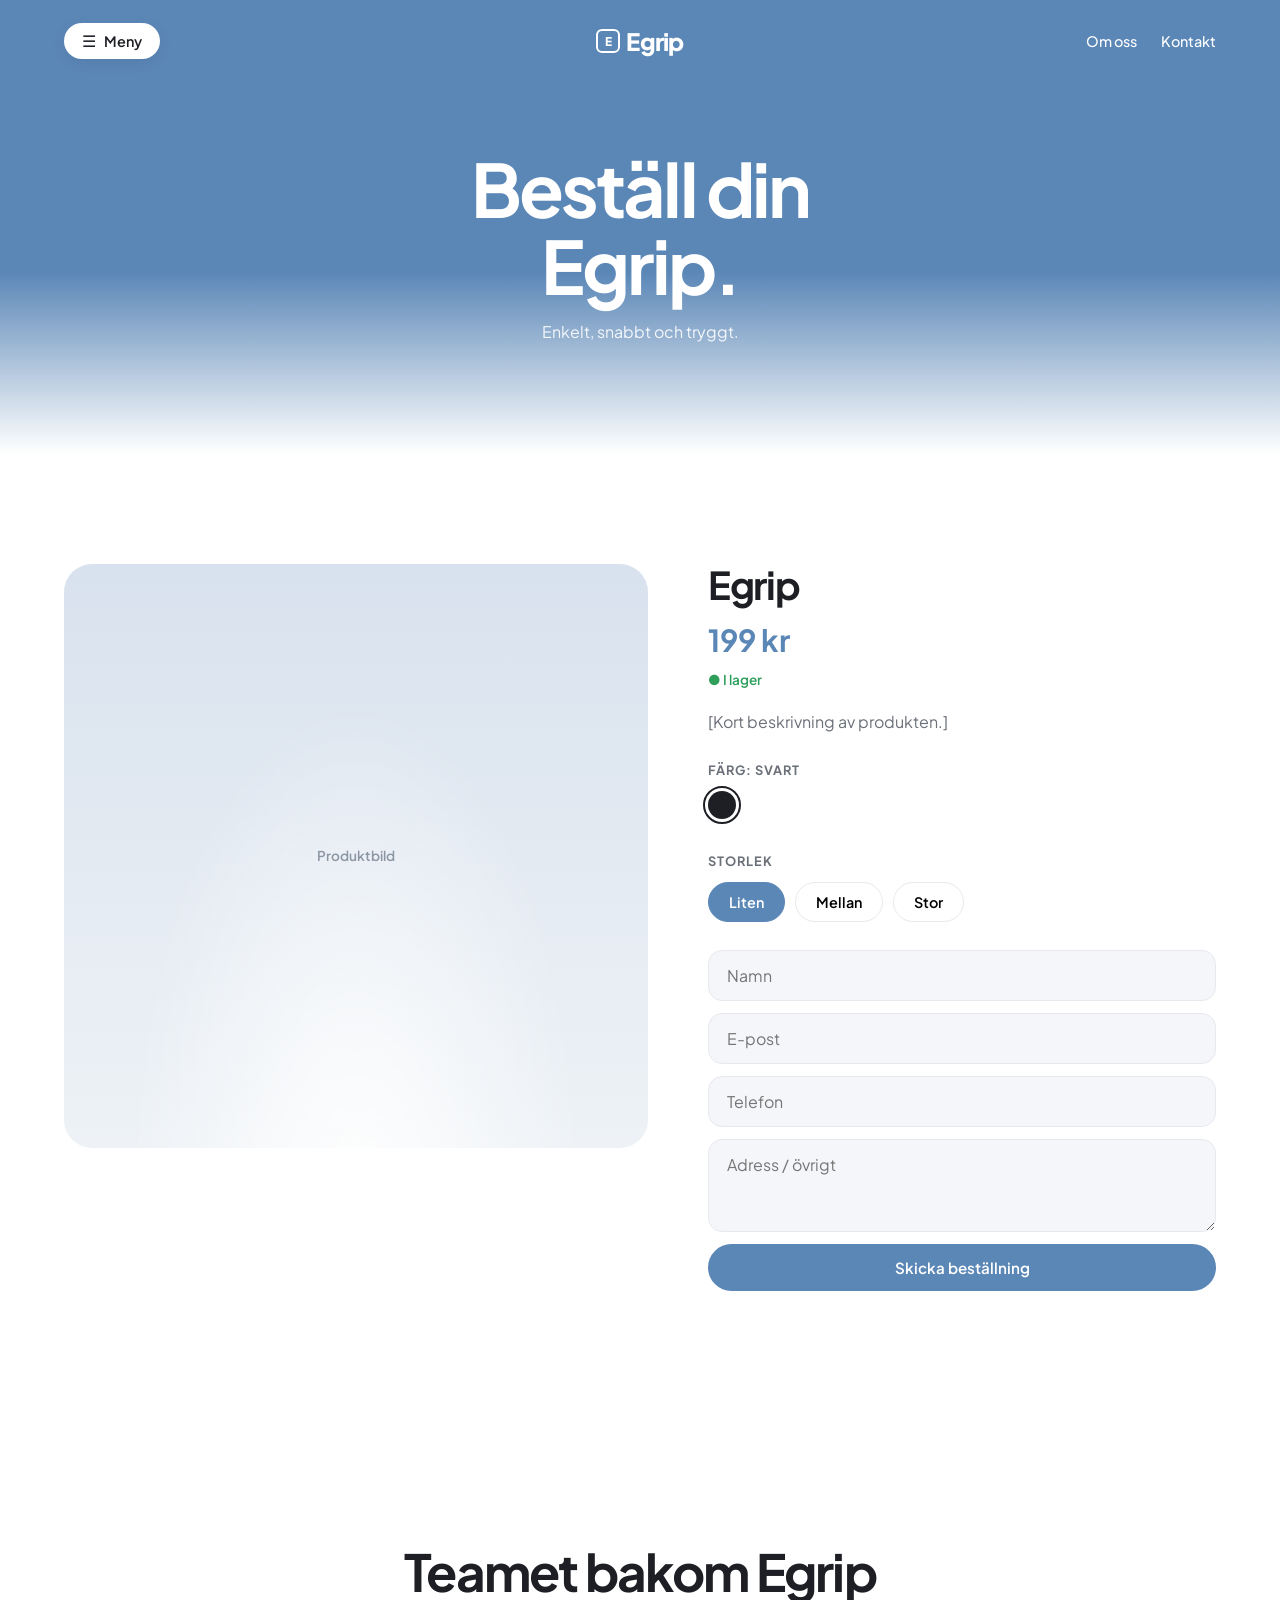
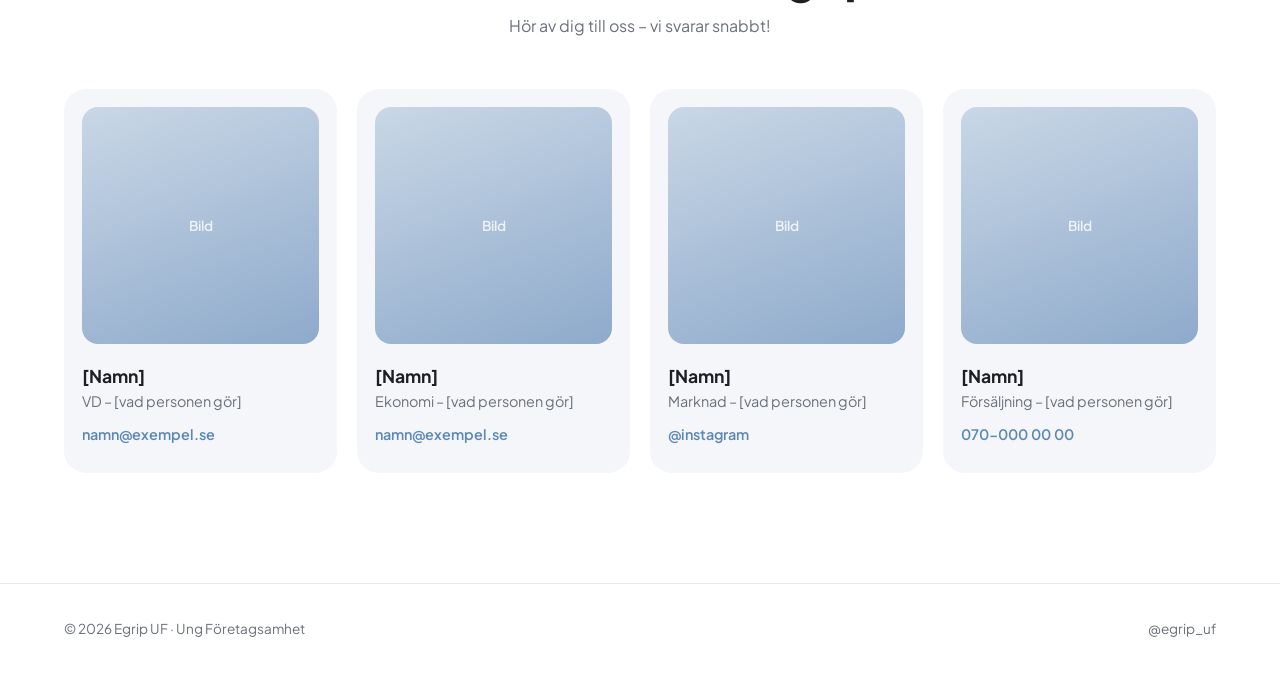
==== commit a0470db0: "Ta bort bildgalleriet och använd Egrip som produktnamn Co-Authored-By: Claude Opus 5.5 <noreply@anth" ====
--- a/bestall.html
+++ b/bestall.html
@@ -24,14 +24,14 @@
   </div>
 
   <section class="page-hero">
-    <h1>Beställ din<br>[produktnamn].</h1>
+    <h1>Beställ din<br>Egrip.</h1>
     <p>Enkelt, snabbt och tryggt.</p>
   </section>
 
   <section class="section order">
     <div class="ph ph-product">Produktbild</div>
     <div>
-      <h2>[Produktnamn]</h2>
+      <h2>Egrip</h2>
       <p class="price" id="price">199 kr</p>
       <p class="stock">● I lager</p>
       <p class="desc">[Kort beskrivning av produkten.]</p>
--- a/style.css
+++ b/style.css
@@ -42,10 +42,6 @@
 /* Placeholder images */
 .ph { display: grid; place-items: center; color: rgba(0,0,0,.35); font-size: .85rem; font-weight: 600; }
 .ph-product { background: radial-gradient(ellipse at 50% 110%, rgba(255,255,255,.95) 0, transparent 55%), linear-gradient(180deg, #d8e2ee, #eef2f6); color: #8c96a3; }
-.ph-wood { background: linear-gradient(140deg, #c79a6b, #8a6142); color: rgba(255,255,255,.7); }
-.ph-room { background: linear-gradient(160deg, #ece7df, #cfc5b6); }
-.ph-sofa { background: linear-gradient(160deg, #f1ede6 40%, #b65a32 40% 70%, #e9e3da 70%); color: rgba(0,0,0,.4); }
-.ph-light { background: linear-gradient(200deg, #fafafa, #dcdcdc); }
 
 /* Buttons */
 .btn { display: inline-flex; align-items: center; gap: 10px; background: var(--ink); color: #fff; border: 0; border-radius: 999px; padding: 14px 26px;
@@ -63,11 +59,6 @@
 .stats { display: flex; gap: 56px; margin-top: 40px; }
 .stats b { display: block; font-size: 2rem; font-weight: 700; letter-spacing: -.03em; }
 .stats span { color: var(--muted); font-size: .85rem; }
-
-/* Gallery */
-.gallery { display: grid; grid-template-columns: 1.4fr 1fr 1fr; grid-template-rows: 260px 260px; gap: 18px; }
-.gallery > div { border-radius: var(--radius); }
-.gallery > div:first-child { grid-row: span 2; }
 
 /* Features */
 .center { text-align: center; }
@@ -119,8 +110,6 @@
   .section { padding: 80px 16px; }
   .intro, .order { grid-template-columns: 1fr; gap: 32px; }
   .stats { gap: 32px; }
-  .gallery { grid-template-columns: 1fr 1fr; grid-template-rows: 220px 160px 160px; }
-  .gallery > div:first-child { grid-column: span 2; grid-row: auto; }
   .features { grid-template-columns: 1fr; }
   .team { grid-template-columns: 1fr 1fr; }
   .cta { margin: 0 16px 60px; padding: 60px 20px; }
